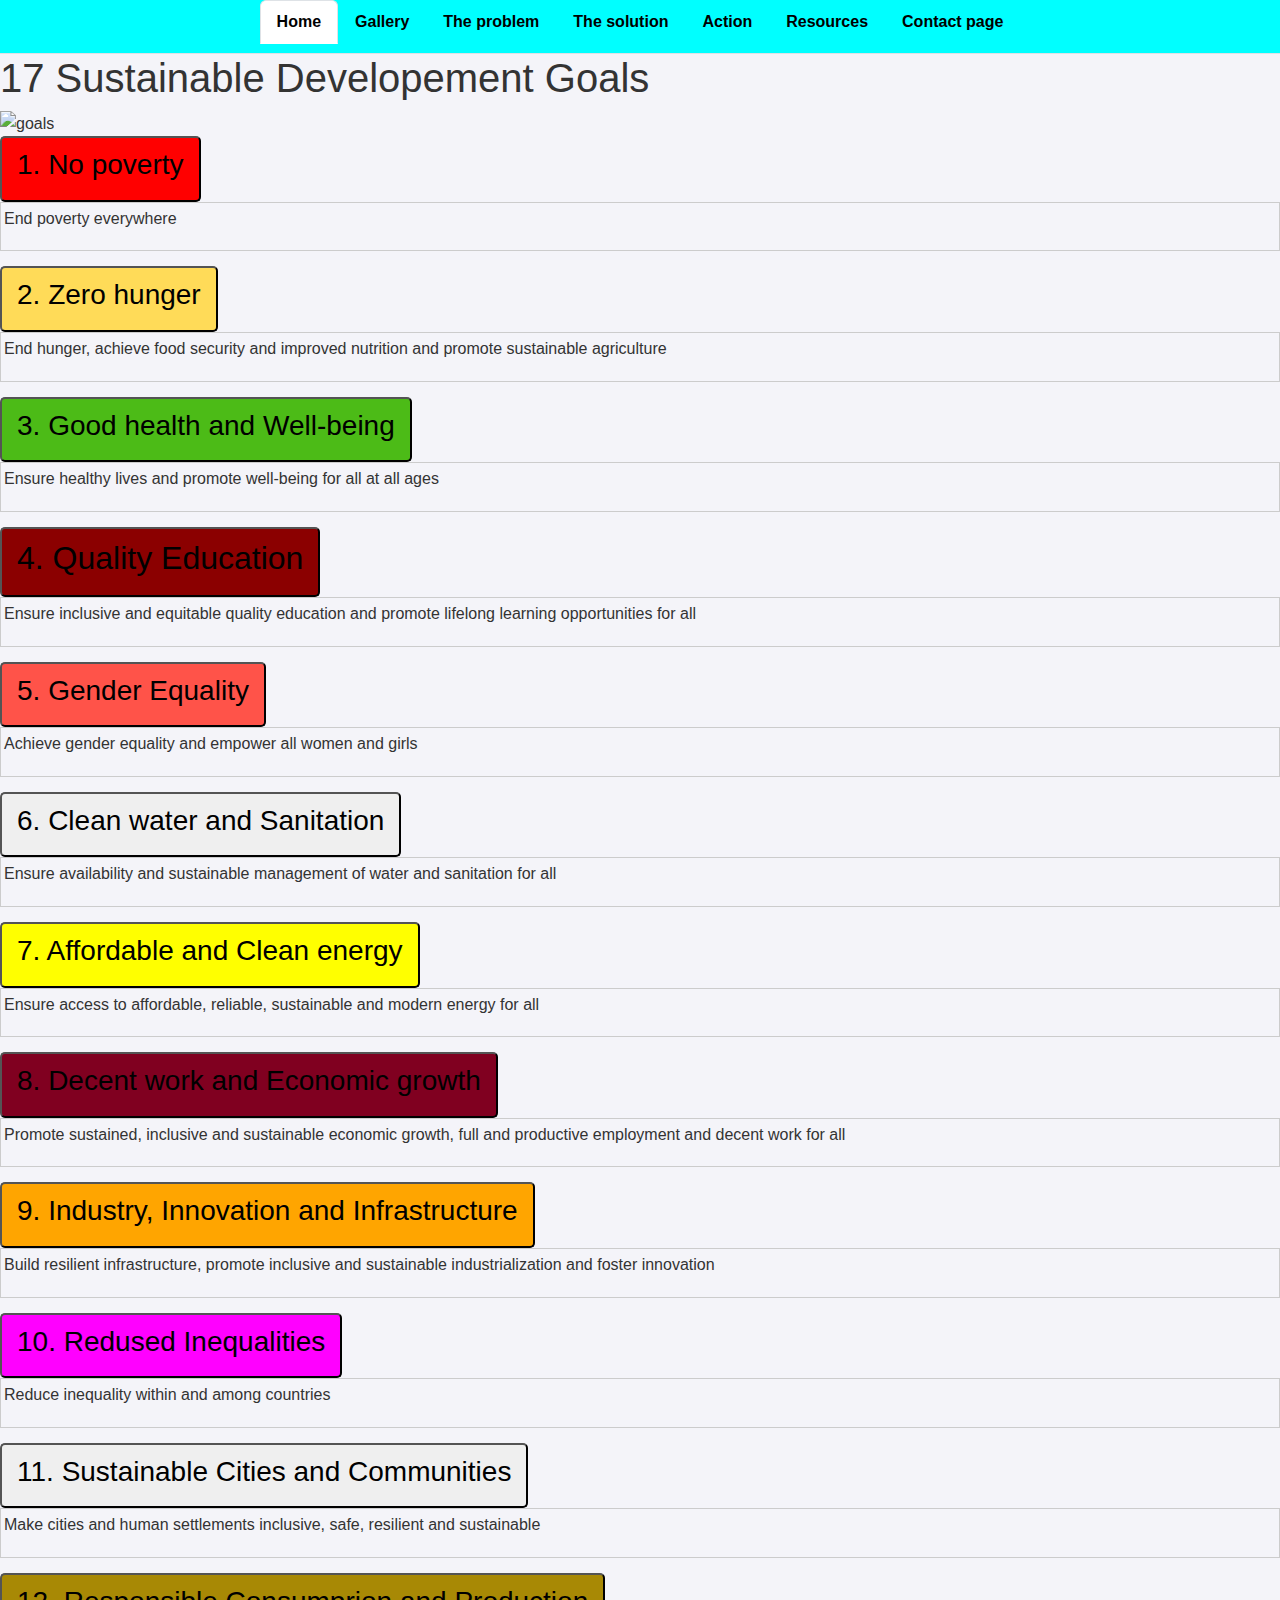
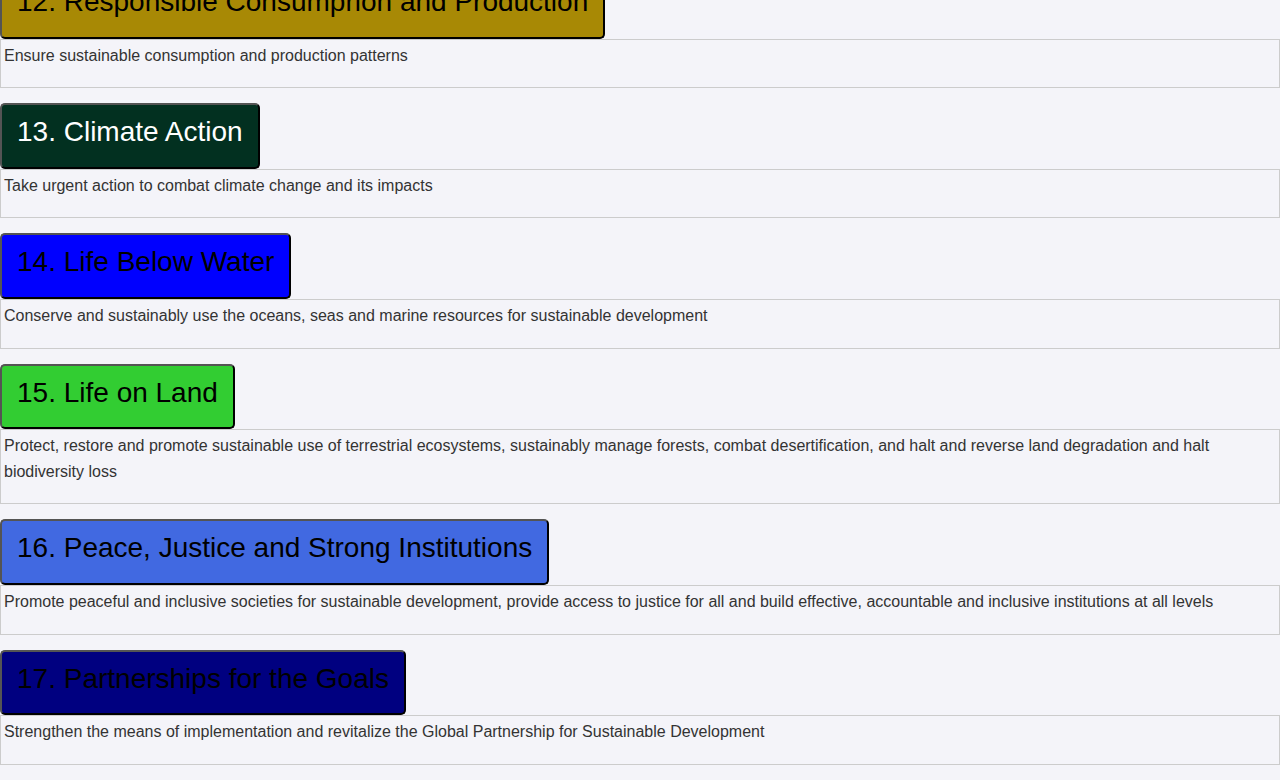
==== home.html @ 6128f030 "All files here" ====
<!DOCTYPE html>
<html lang="en">
  <head>
    <meta charset="utf-8">
    <meta name="viewport" content="width=device-width, initial-scale=1">
    <title>Home</title>
    <link href="https://cdn.jsdelivr.net/npm/bootstrap@5.3.3/dist/css/bootstrap.min.css" rel="stylesheet" integrity="sha384-QWTKZyjpPEjISv5WaRU9OFeRpok6YctnYmDr5pNlyT2bRjXh0JMhjY6hW+ALEwIH" crossorigin="anonymous">
	<link rel="stylesheet" href="style.css">
	<script src="external.js"></script>
	<meta name="author" content="Binderiya Ganzorig">
	<meta name="description" content="The home page">
	<meta name="keyword" content="female, student, nci">
	<style>
        .content {
            margin-bottom: 15px;
            padding: 3px;
            border: 1px solid #ccc;
        }
		.hidden {
            display: none;
        }
    </style>
 </head>
  <body>
	
	<ul class="nav nav-tabs">
	  <li class="nav-item">
		<a class="nav-link active" aria-current="home.html" >Home</a>
	  </li>
	  
	  <li class="nav-item">
		<a class="nav-link" href="gallery.html">Gallery</a>
	  </li>
	  
	  <li class="nav-item">
		<a class="nav-link" href="problem.html">The problem</a>
	  </li>
	  
	  <li class="nav-item">
		<a class="nav-link" href="index.html">The solution</a>
	  </li>
	  
	  <li class="nav-item">
		<a class="nav-link" href="action.html">Action</a>
	  </li>
	  
	  <li class="nav-item">
		<a class="nav-link" href="index resources.html">Resources</a>
	  </li>
	  
	  <li class="nav-item">
		<a class="nav-link" href="contact.html">Contact page</a>
	  </li>
	</ul>

	<h1>17 Sustainable Developement Goals</h1>
	<img src="goals.jpg" alt="goals">
	
	<div>
		<button onclick="bmyButton(1)" id="poverty"><h3>1. No poverty</h3></button>
		<div id="goal-1" class="content"><p> End poverty everywhere</p></div>
	</div>
	
	<div>	
		<button onclick="bmyButton(2)" id="hunger"><h3>2. Zero hunger</h3></button>
		<div id="goal-2" class="content"><p> End hunger, achieve food security and improved nutrition and promote sustainable agriculture</p></div>
	</div>
	
	<div>
		<button onclick="bmyButton(3)"id="health"><h3> 3. Good health and Well-being</h3></button>
		<div id="goal-3" class="content"><p> Ensure healthy lives and promote well-being for all at all ages</p></div>
	</div>
	
	<div>
		<button onclick="bmyButton(4)"id="education"><h2> 4. Quality Education</h2></button>
		<div id="goal-4" class="content"><p> Ensure inclusive and equitable quality education and promote lifelong learning opportunities for all</p></div>
	</div>
	
	<div>
		<button onclick="bmyButton(5)"id="gender"><h3> 5. Gender Equality</h3></button>
		<div id="goal-5" class="content"><p> Achieve gender equality and empower all women and girls</p></div>
	</div>
	
	<div>
		<button onclick="bmyButton(6)" id=" water"><h3> 6. Clean water and Sanitation</h3></button>
		<div id="goal-6" class="content"><p> Ensure availability and sustainable management of water and sanitation for all</p></div>
	</div>
	
	<div>
		<button onclick="bmyButton(7)" id="energy"><h3> 7. Affordable and Clean energy</h3></button>
		<div id="goal-7" class="content"><p> Ensure access to affordable, reliable, sustainable and modern energy for all</p></div>
	</div>
	
	<div>
		<button onclick="bmyButton(8)" id="work"><h3> 8. Decent work and Economic growth</h3></button>
		<div id="goal-8" class="content"><p> Promote sustained, inclusive and sustainable economic growth, full and productive employment and decent work for all</p></div>
	</div>
	
	<div>
		<button onclick="bmyButton(9)" id="industry"><h3> 9. Industry, Innovation and Infrastructure</h3></button>
		<div id="goal-9" class="content"><p> Build resilient infrastructure, promote inclusive and sustainable industrialization and foster innovation</p></div>
	</div>
	
	<div>
		<button onclick="bmyButton(10)" id="inequalities"><h3> 10. Redused Inequalities</h3></button>
		<div id="goal-10" class="content"><p> Reduce inequality within and among countries</p></div>
	</div>
		
	<div>	
		<button onclick="bmyButton(11)" id=" cities"><h3> 11. Sustainable Cities and Communities</h3></button>
		<div id="goal-11" class="content"><p> Make cities and human settlements inclusive, safe, resilient and sustainable</p></div>
	</div>
	
	<div>
		<button onclick="bmyButton(12)" id="production"><h3> 12. Responsible Consumprion and Production</h3></button>
		<div id="goal-12" class="content"><p> Ensure sustainable consumption and production patterns</p></div>
	</div>
	
	<div>
		<button onclick="bmyButton(13)" id="climate"><h3> 13. Climate Action</h3></button>
		<div id="goal-13" class="content"><p> Take urgent action to combat climate change and its impacts</p></div>
	</div>
	
	<div>
		<button onclick="bmyButton(14)" id="water"><h3> 14. Life Below Water</h3></button>
		<div id="goal-14" class="content"><p> Conserve and sustainably use the oceans, seas and marine resources for sustainable development</p></div>
	</div>
	
	<div>
		<button onclick="bmyButton(15)"id="land"><h3> 15. Life on Land</h3></button>
		<div id="goal-15" class="content"><p> Protect, restore and promote sustainable use of terrestrial ecosystems, sustainably manage forests, combat desertification, and halt and reverse land degradation and halt biodiversity loss</p></div>
	
	
	<div>
		<button onclick="bmyButton(16)"id="peace"><h3> 16. Peace, Justice and Strong Institutions</h3></button>
		<div id="goal-16" class="content"><p> Promote peaceful and inclusive societies for sustainable development, provide access to justice for all and build effective, accountable and inclusive institutions at all levels</p></div>
	</div>
	
	<div>
		<button onclick="bmyButton(17)"id="patnership"><h3> 17. Partnerships for the Goals</h3></button>
		<div id="goal-17" class="content"><p> Strengthen the means of implementation and revitalize the Global Partnership for Sustainable Development</p></div>
   </div>
   
  <script>
        function bmyButton(index) {
            const content = document.getElementById(`goal-${index}`);
            if (content) {
                content.classList.toggle('hidden');
            }
        }
	</script>
  
  <script src="https://cdn.jsdelivr.net/npm/bootstrap@5.3.3/dist/js/bootstrap.bundle.min.js" integrity="sha384-YvpcrYf0tY3lHB60NNkmXc5s9fDVZLESaAA55NDzOxhy9GkcIdslK1eN7N6jIeHz" crossorigin="anonymous"></script>
  </body>
</html>
---- style.css ----
/*JOYROSE CSS BEGINS*/
/* Custom styles for navigation and page layout */
.JRO-cyan {
    background-color: cyan; /* Cyan background for the navigation bar */
}

.nav-link {
    color: black; /* Blue text color for links */
    font-weight: bold; /* Bold font for links */
    padding: 8px 16px; /* Spacing for links */
    text-decoration: none; /* Remove underline */
}

.nav-link:hover {
    color: white; /* Change link color to black on hover */
    text-decoration: underline; /* Add underline on hover */
}

/* Add spacing for rows and align content */
.row {
    margin-top: 20px;
}

/* Style for the image */
#imgSwap {
    max-width: 100%; /* Ensure the image is responsive */
    height: auto; /* Maintain aspect ratio */
	width:50vw;
	height: 50vw;
	border-radius: 40%;
	object-fit: cover;
}

/* Button styling */
button {
    padding: 10px 20px;
    font-size: 16px;
    border-radius: 5px;
}


.JRO-H1 {
    color: darkblue;
    font-family: 'Georgia', serif;
    font-size: 80px;
    font-weight: bold;
    text-align:right;
    text-transform: uppercase;
    letter-spacing: 6px;
	word-spacing: 5px;
}
#JRO-teacher{
	width: 35vw;
	height:70vh;
	border-radius: 50%;
}
#JR0-h4{
	background-color: pink;
	
}
#JR0-h5{
	background-color: pink;
	padding:2px;
	margin:none;
}
#JR0-body1{
	background-color: #ccddff;
	padding: 2px;
	margin:none;
}
#JR0-body2{
    padding: 20px;
    background-color: #f9f9f9;
    border: 1px solid #ddd;
    text-align: center;
}
#JR0-body3{
	padding: 20px;
	background-color:#d9d9d9;
	border: 1px solid #ddd;
	text-align: center;
}
#JR0-h3{
	padding:20px;
	background-color:#f8f9fa;
	border:10px solid #ddd;
	text-align:center;
}
	
/* General Form Styles */
form {
    background-color: #f8f9fa; /* Light gray background for form */
    padding: 20px; /* Adds padding inside the form */
    border-radius: 8px; /*Adds Rounded corners */
    box-shadow: 0 2px 5px rgba(0, 0, 0, 0.2); /* Subtle shadow for a 3D effect */
    margin-top: 20px; /* Add space above the form */
}

/* Styling for Labels */
form label {
    font-weight: bold; /* Make the labels bold */
}

/* Input and Textarea Styling */
form .form-JR0 {
    border: 3px solid #ced4da; /* Border color for inputs */
    border-radius: 10px; /* Rounded corners for inputs */
}

/* Submit Button Styling */
form .button{
    background-color: #007bff; /* Primary blue background */
    border: none; /* Remove border */
    padding: 10px 15px; /* Add padding to the button */
    font-size: 16px; /* Font size for the button text */
    border-radius: 4px; /* Rounded corners for the button */
    cursor: pointer; /* Show pointer cursor on hover */
    transition: background-color 0.3s ease; /* Smooth color transition on hover */
}

/* Hover Effect for Button */
form .button:hover {
    background-color:white; /* the color white  on hover */
}

/* Feedback Styling */
#feedback {
    font-size: 16px; /* Feedback message font size */
    margin-top: 10px; /* Add space above feedback */
}


/* General styles */
body {
    font-family: Arial, sans-serif;
    line-height: 1.6;
    margin: 0;
    padding: 0;
}

header {
    background-color: #007bff;
    color: white;
    text-align: center;
    padding: 20px 0;
}

/* Links */
a:hover {
    text-decoration: underline;
}

/* Section headings */
section h2 {
    border-bottom: 2px solid #007bff;
    padding-bottom: 5px;
    margin-bottom: 15px;
    color: #007bff;
}

/* Button styling */
button {
    margin-right: 10px;
    padding: 10px 15px;
    font-size: 16px;
    border-radius: 5px;
    cursor: pointer;/*changes the cursor to pointer*/
}


/* List styling */
ul {
    padding-left: 20px;
    list-style-type: disc;
}

ul li {
    margin-bottom: 10px;
}

/* Responsive iframe for videos */
.embed-responsive {
    position: relative;
    display: block;
    width: 100%;
    padding: 0;
    overflow: hidden;
}
.embed-responsive::before {
    content: "";
    display: block;
    padding-top: 56.25%; /* 16:9 aspect ratio */
}
.embed-responsive iframe {
    position: absolute;
    top: 0;
    left: 0;
    width: 100%;
    height: 100%;
}


/* General Styling */
body {
    font-family: Arial, sans-serif;
    margin: 0;
    padding: 0;
    background-color: #f4f4f9;
    color: #333;
    line-height: 1.6;
}

/* Header */
header {
    background: #007acc;
    color: white;
    text-align: center;
    padding: 20px 10px;
}

header h1 {
    margin: 0;
    font-size: 2rem;
}

header p {
    margin-top: 10px;
    font-size: 1.2rem;
}

/* Main Content */
main {
    padding: 20px;
}

/* Sections */
section {
    margin-bottom: 20px;
}

/* Buttons */
.task-button {
    background: #007acc;
    color: white;
    border: none;
    padding: 10px 20px;
    cursor: pointer;
    font-size: 1rem;
    border-radius: 5px;
    transition: background-color 0.3s ease;
}

.task-button:hover {
    background: #005a99;
}

/* Paragraphs */
.task-paragraph {
    font-size: 1rem;
    margin: 10px 0;
}

/* Hidden Content */
.hidden-content {
    padding: 10px;
    background: #eef5ff;
    border-left: 5px solid #007acc;
    display: none; /* Initially hidden */
}

/* Footer */
footer {
    text-align: center;
    padding: 10px;
    background: #007acc;
    color: white;
}
/*JOYROSE CSS ENDS*/
/*Chiboys CSS BEGINS*/
.nav { /* targets all the nav elements*/
	justify-content: center; /* centers the nav bar */
}

.nav-link{
	 color: white;
 }
 /* overides the nav-link normal black text color to white */
 /* @ reference https://www.youtube.com/watch?v=z4Ygm6EFaQ8 (minute 1:34)*/
 
 .first-heading{
	 color: white; /* targets the heading tag and makes the text white*/
 }
 
 /*this css targets the gallery*/
.column{
	flex: 25%;
	max-width: 25%;
	padding: 0 4px;
}	
.column img{
	margin-top: 15px;
	vertical-align: middle;
}

.photo-gallery {
  display: flex;
  flex-wrap: wrap; /* makes the items wrap onto multiple lines*/
  gap: 10px;
}

@media (max-width: 768px){ /* this tag is for targeting devices with screens up to a certain maximum width (768px is the screen size of an ipad)*/
.column{
	display: flex;
	flex-direction: column; /* specifies the direction of the items, column is top to bottom*/
	gap: 15px
	
	}
}

img{
	width: 100%;
  height: auto;
  
}
/* @reference https://www.youtube.com/watch?v=3TN9J3pCn6k
https://www.w3schools.com/css/css3_flexbox_responsive.asp 
https://www.youtube.com/watch?v=wsTv9y931o8&t=530s*/

/*
.photo-gallery {
  display: flex;
  flex-wrap: wrap;
  gap: 10px;
}

/*this part is for the action page*/ 
.apicture img {
	height: 500px;
	width: auto; /* allows the computer to calculate the width of the photo, usually keeps the pics aspect ratio*/
}


div.contactS {
  text-align: center; /* puts the text in the center*/
}
  
 /* this part is for the contact page*/
 /* I was supposed to add code here to make the contact detail appear on the right of the screen so it would look balanced and aesthetic
  I was at it for the last 2 hours plus but for some reason I've been unable to do it,
	I tried flexbox and allign tags ect but nothing worked so I left it as is/*
.
}
/*Chiboys CSS ENDS*/

/*BINDERIYA'S CSS BEGINS*/
.teacher{
	height: 250px;
	width: 400px;
}
.supply{
	height: 250px;
	width: 400px;
}
.language{
	height: 250px;
	width: 400px;
}
.nav {
    background-color: cyan; /* Cyan background for the navigation bar */
}

.nav-link {
    color: black; /* Blue text color for links */
    font-weight: bold; /* Bold font for links */
    padding: 8px 16px; /* Spacing for links */
    text-decoration: none; /* Remove underline */
}

.nav-link:hover {
    color: white; /* Change link color to black on hover */
    text-decoration: underline; /* Add underline on hover */
}

/* Add spacing for rows and align content */
.row {
    margin-top: 20px;
}
.bgoals{
	height: 800px;
	width: 1250px;
}
.btitle{
	font-weight: bold;
	text-align: center;
	text-transform: uppercase;
}
.content {
    margin-bottom: 10px;
    padding: 2px;
    border: 1px solid #ccc;
}
.hidden {
    display: none;
}
#poverty{
	background-color: red;
}
#hunger{
	background-color: #FFDB58;
}
#health{
	background-color: #4cbb17;
}
#education{
	background-color: #8b0000;
}
#gender{
	background-color: #ff5349;
}
#water{
	background-color: #0096FF;
}
#energy{
	background-color: yellow;
}
#work{
	background-color: #800020;
}
#industry{
	background-color: orange;
}
#inequalities{
	background-color: #ff00ff;
}
#cities{
	background-color: #FFC000;
}
#production{
	background-color: #A88905;
}
#climate{
	background-color: #023020;
	color: white;
}
#water{
	background-color: blue;
}
#land{
	background-color: #32CD32;
}
#peace{
	background-color: #4169E1;
}
#patnership{
	background-color: #000080;
}
body{
	background-image: url("background.png");
}
/*BINDERIYA'S CSS ENDS*/
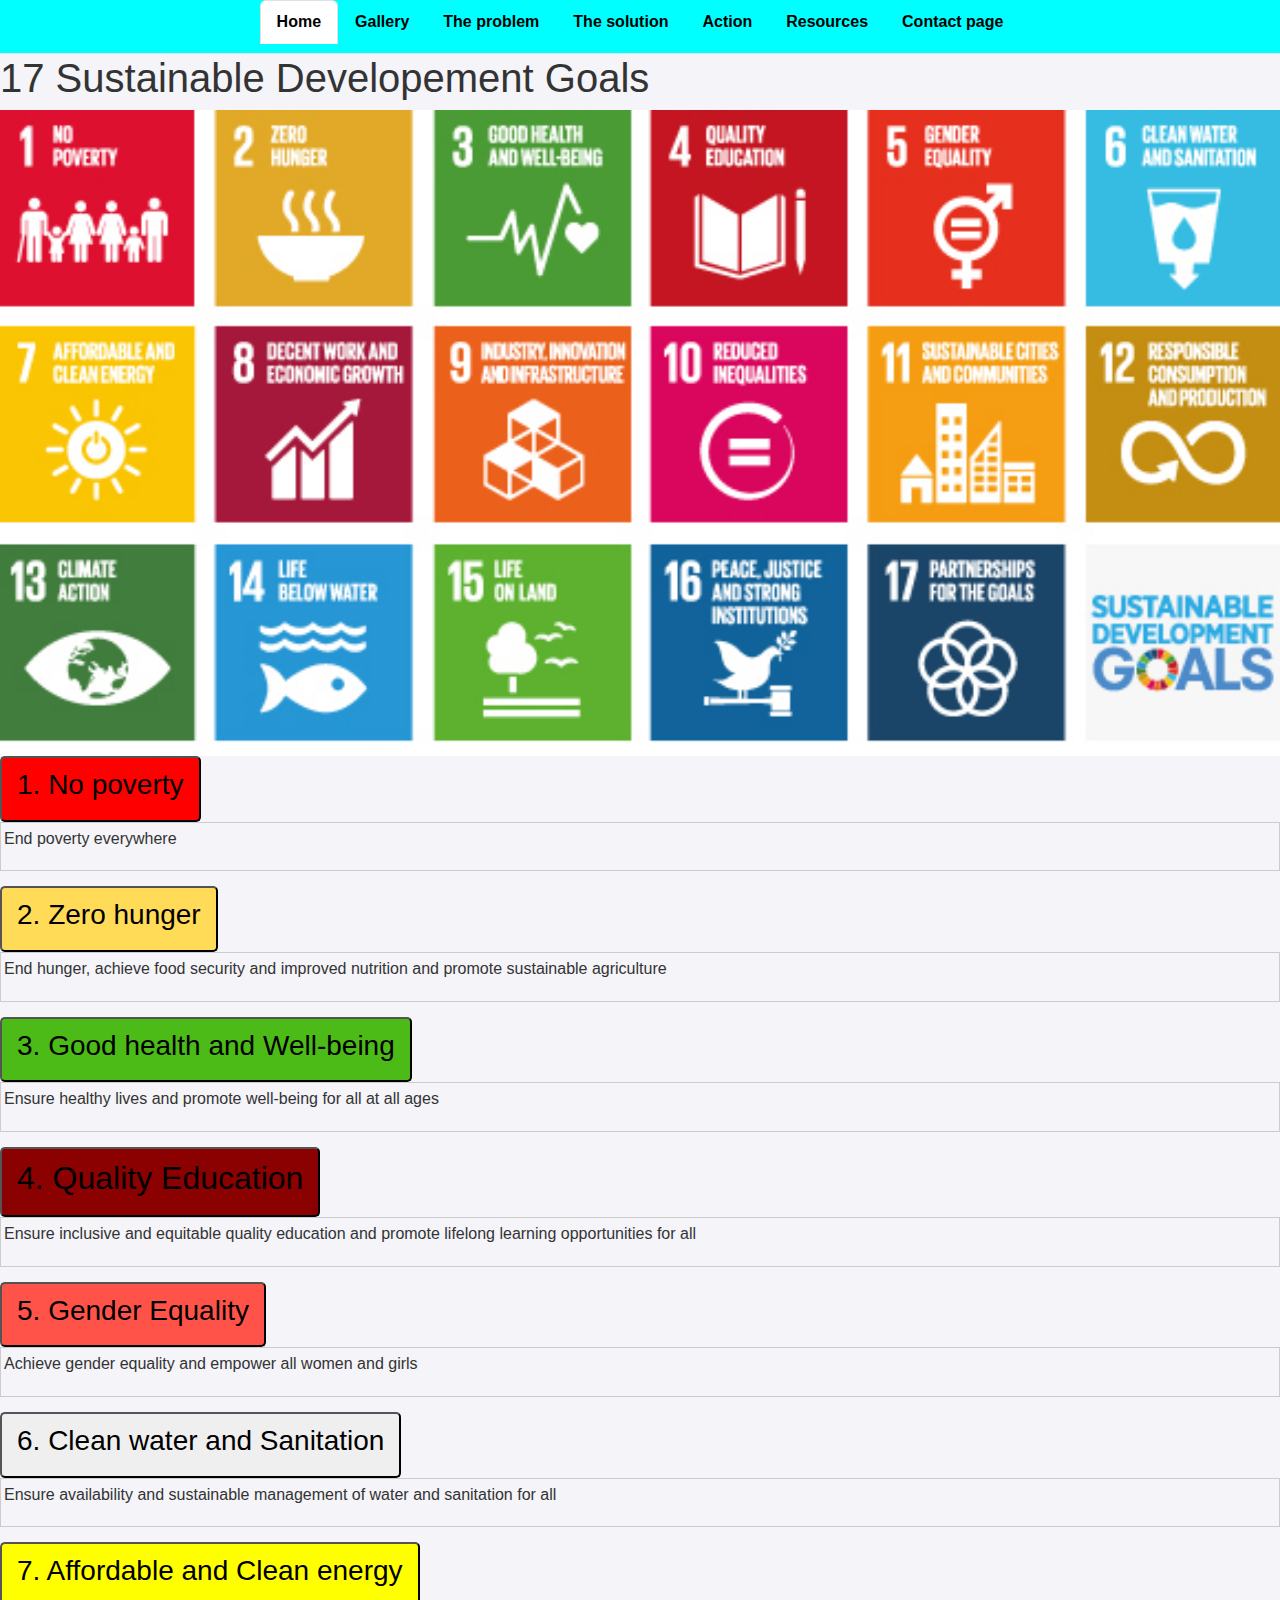
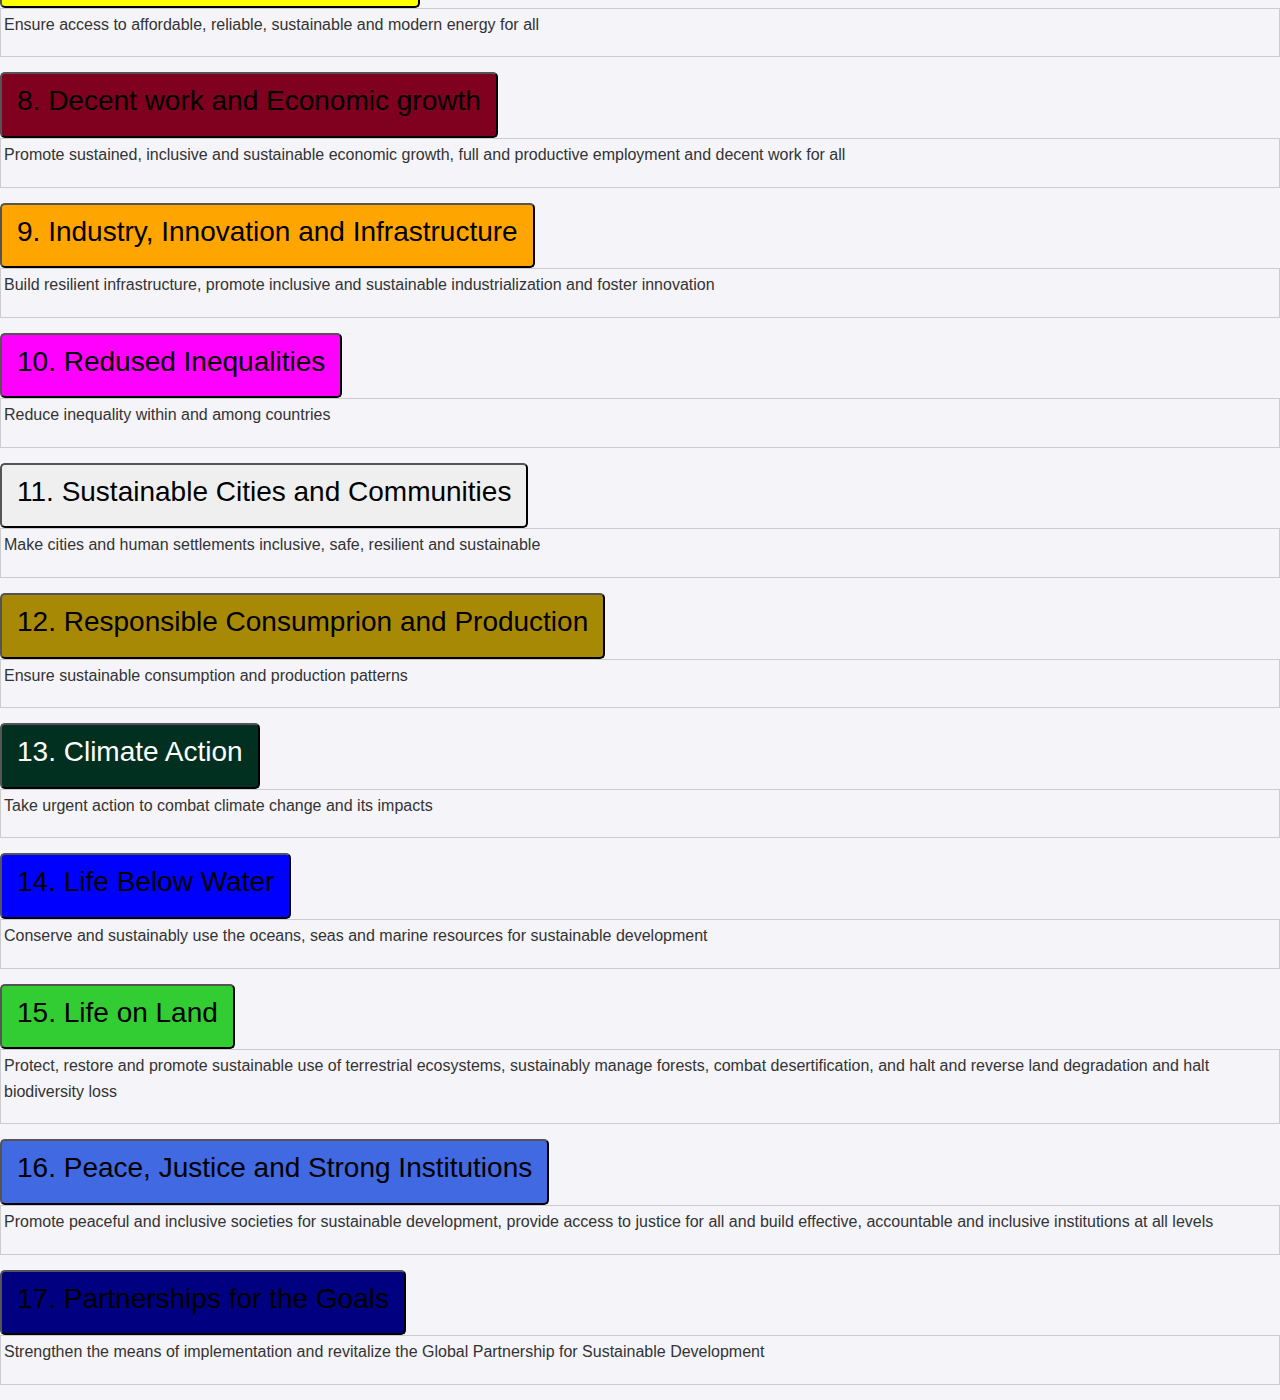
==== commit 9f924096: "Update IMAGE NAME" ====
--- a/home.html
+++ b/home.html
@@ -54,7 +54,7 @@
 	</ul>
 
 	<h1>17 Sustainable Developement Goals</h1>
-	<img src="goals.jpg" alt="goals">
+	<img src="../Goals.jpg" alt="goals">
 	
 	<div>
 		<button onclick="bmyButton(1)" id="poverty"><h3>1. No poverty</h3></button>
@@ -152,4 +152,4 @@
   
   <script src="https://cdn.jsdelivr.net/npm/bootstrap@5.3.3/dist/js/bootstrap.bundle.min.js" integrity="sha384-YvpcrYf0tY3lHB60NNkmXc5s9fDVZLESaAA55NDzOxhy9GkcIdslK1eN7N6jIeHz" crossorigin="anonymous"></script>
   </body>
-</html>+</html>
